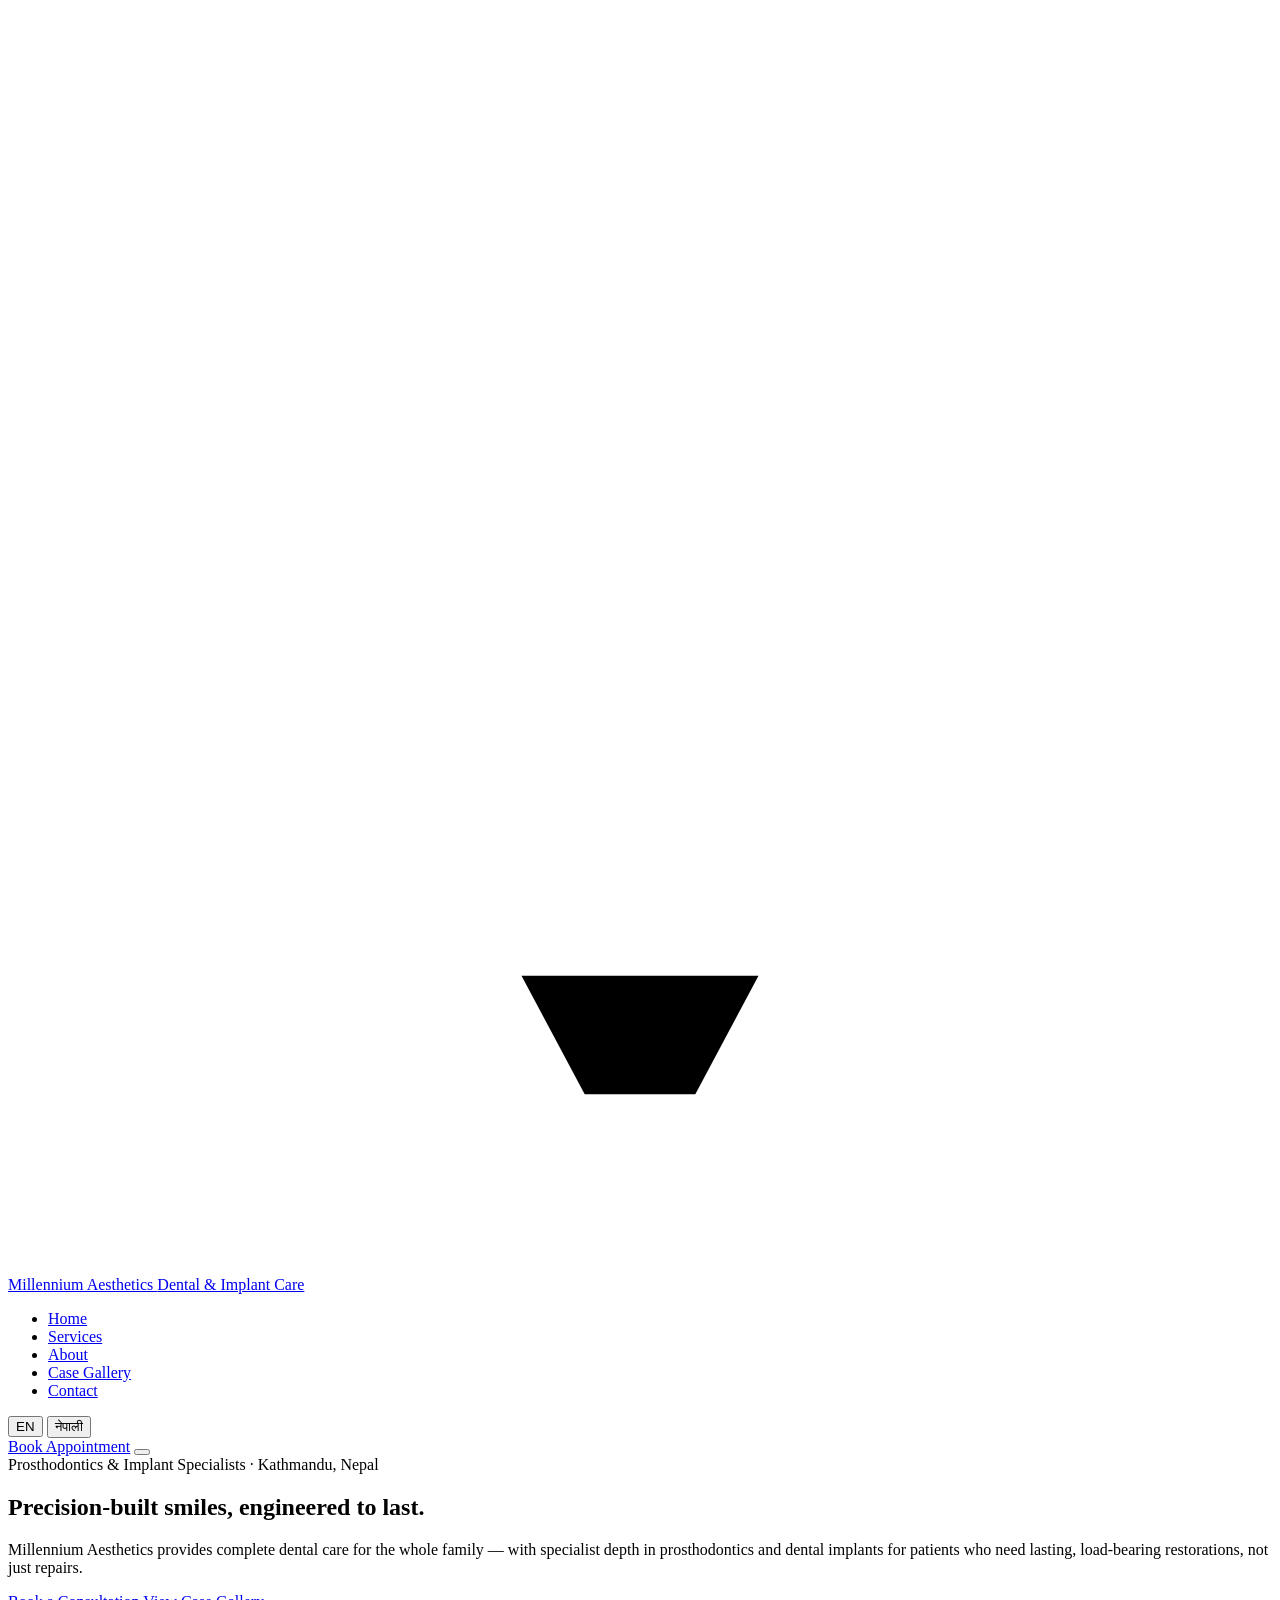
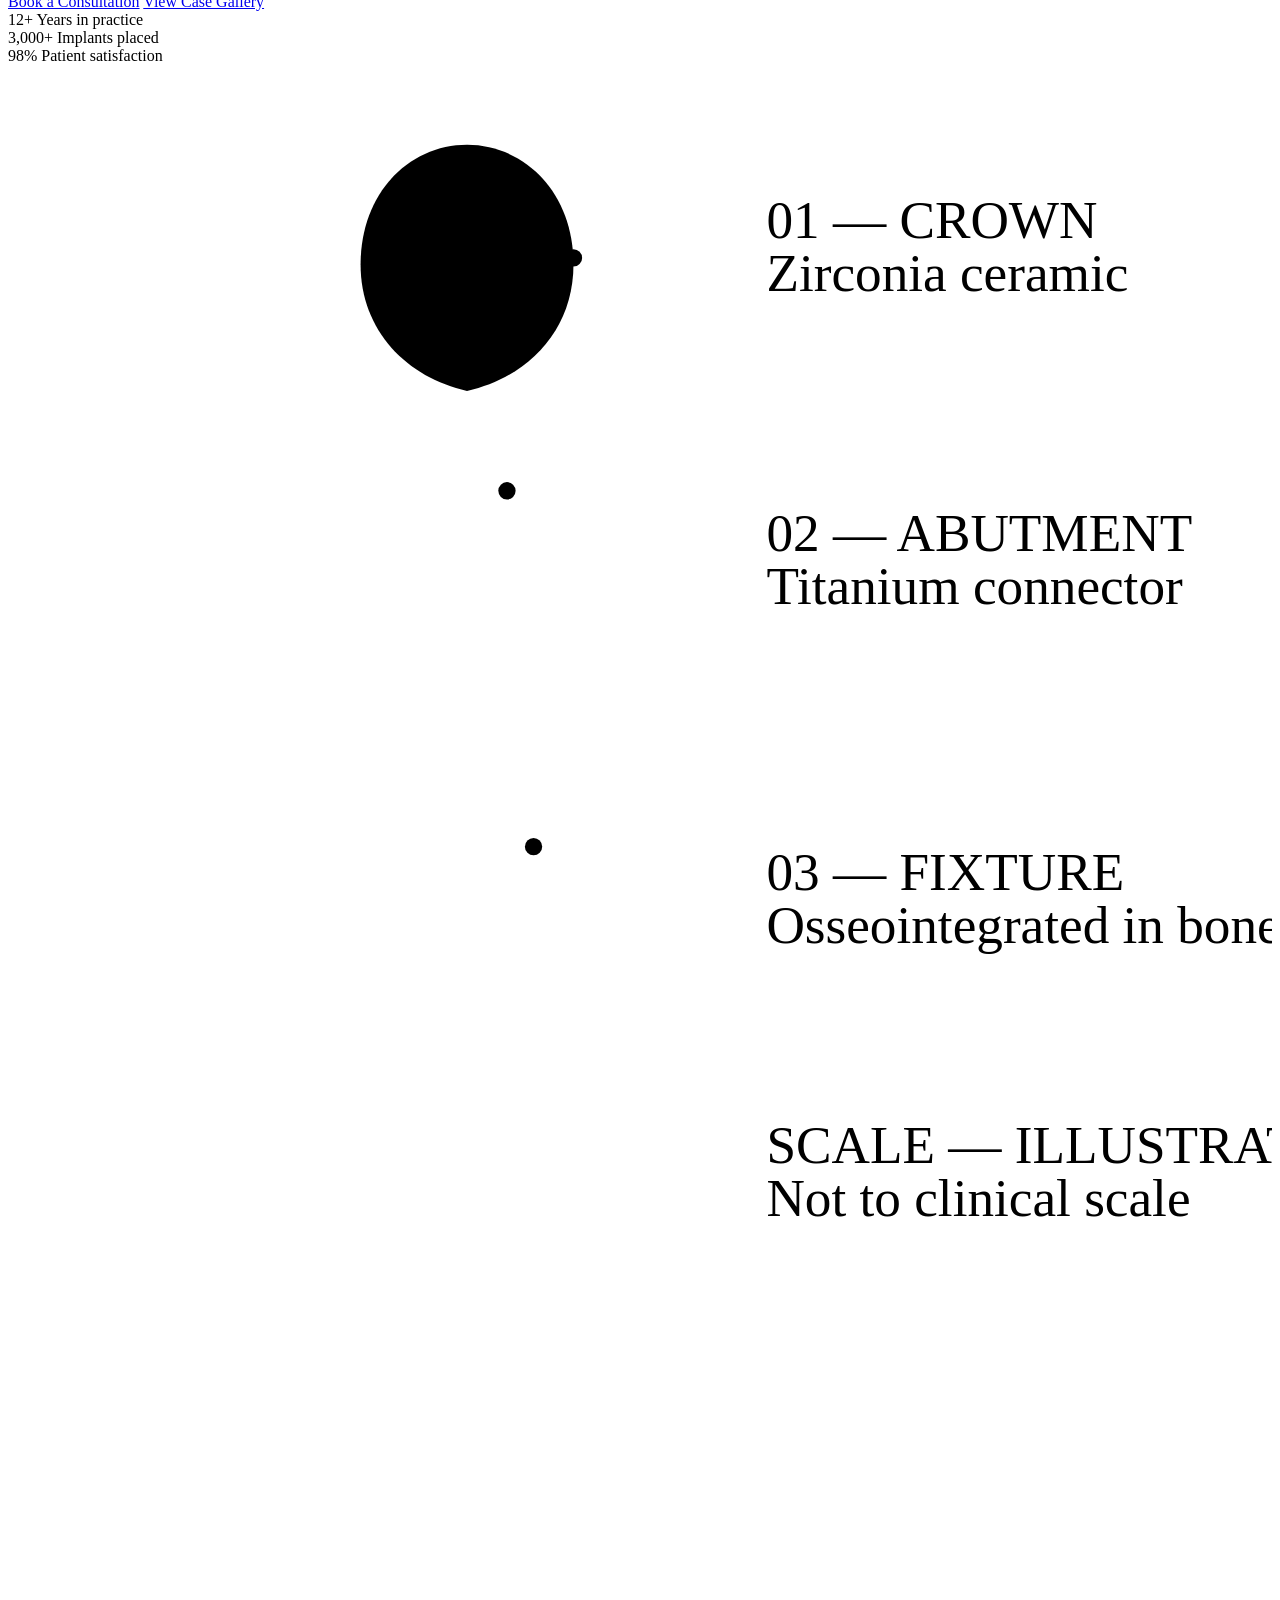
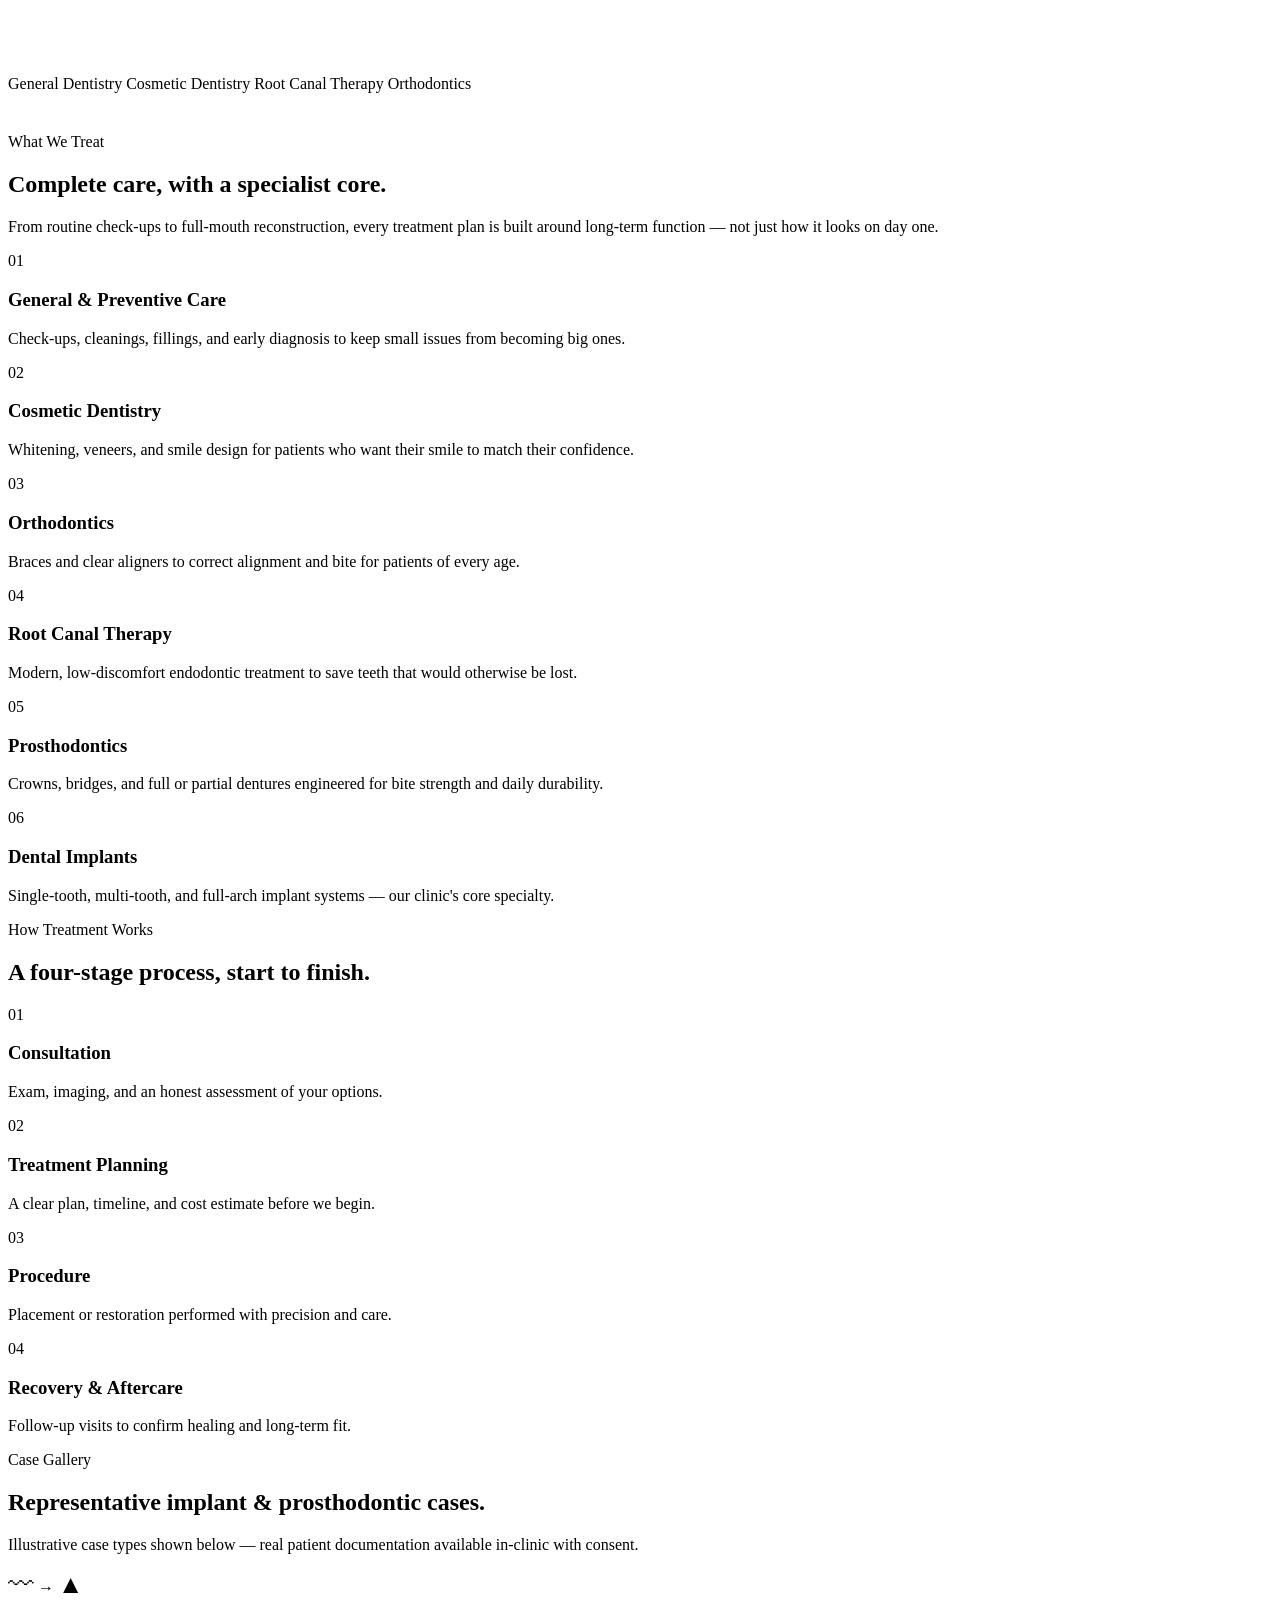
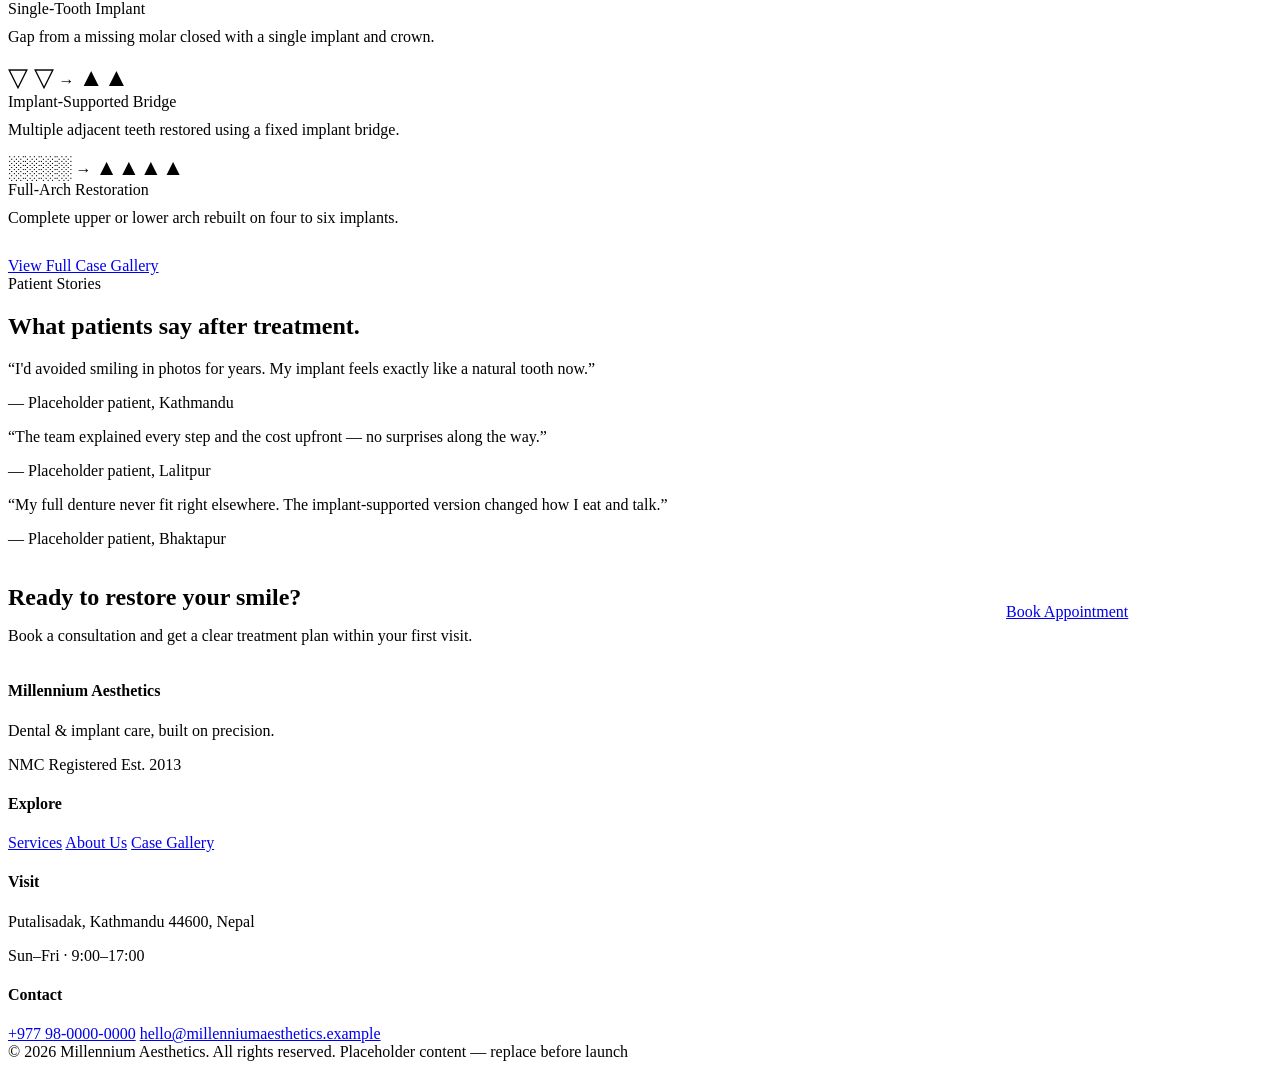
==== index.html @ b8850117 "Template Upload Here's the site — five pages (Home, Services, About, Case Gallery, Contact), sharing" ====
<!DOCTYPE html>
<html lang="en">
<head>
<meta charset="UTF-8">
<meta name="viewport" content="width=device-width, initial-scale=1.0">
<title>Millennium Aesthetics — Dental & Implant Care, Kathmandu</title>
<meta name="description" content="Millennium Aesthetics is a Kathmandu dental clinic specializing in prosthodontics and dental implants, alongside complete general dental care.">
<link rel="preconnect" href="https://fonts.googleapis.com">
<link href="https://fonts.googleapis.com/css2?family=Space+Grotesk:wght@500;600;700&family=IBM+Plex+Sans:wght@400;500;600&family=IBM+Plex+Mono:wght@400;500&display=swap" rel="stylesheet">
<link rel="stylesheet" href="css/style.css">
</head>
<body>

<header class="site-header">
  <div class="wrap nav">
    <a href="index.html" class="brand">
      <svg class="brand-mark" viewBox="0 0 32 32" aria-hidden="true">
        <path d="M16 4c-4 0-6 3-6 6 0 2 1 3 1 5l1 6h2l1-4h2l1 4h2l1-6c0-2 1-3 1-5 0-3-2-6-6-6z" fill="none" stroke="var(--blue-deep)" stroke-width="1.6"/>
        <line x1="16" y1="21" x2="16" y2="24" stroke="var(--blue-deep)" stroke-width="1.6"/>
        <path d="M13 24.5h6l-1.6 3h-2.8z" fill="var(--blue-signal)"/>
        <line x1="16" y1="27.5" x2="16" y2="30" stroke="var(--blue-deep)" stroke-width="1.6"/>
      </svg>
      <span>
        Millennium Aesthetics
        <span class="brand-sub" data-en="Dental &amp; Implant Care" data-np="डेन्टल तथा इम्प्लान्ट सेवा">Dental &amp; Implant Care</span>
      </span>
    </a>

    <nav>
      <ul class="nav-links">
        <li><a href="index.html" aria-current="page" data-en="Home" data-np="गृहपृष्ठ">Home</a></li>
        <li><a href="services.html" data-en="Services" data-np="सेवाहरू">Services</a></li>
        <li><a href="about.html" data-en="About" data-np="हाम्रोबारे">About</a></li>
        <li><a href="gallery.html" data-en="Case Gallery" data-np="केस ग्यालरी">Case Gallery</a></li>
        <li><a href="contact.html" data-en="Contact" data-np="सम्पर्क">Contact</a></li>
      </ul>
    </nav>

    <div class="nav-right">
      <div class="lang-toggle">
        <button type="button" class="active" data-lang="en">EN</button>
        <button type="button" data-lang="np">नेपाली</button>
      </div>
      <a href="contact.html" class="btn btn-primary nav-cta" data-en="Book Appointment" data-np="अपोइन्टमेन्ट बुक गर्नुहोस्">Book Appointment</a>
      <button class="nav-toggle" aria-label="Menu"><span></span><span></span><span></span></button>
    </div>
  </div>
</header>

<main>

  <!-- HERO -->
  <section class="hero">
    <div class="wrap hero-grid">
      <div>
        <span class="eyebrow" data-en="Prosthodontics &amp; Implant Specialists · Kathmandu, Nepal" data-np="प्रोस्थोडोन्टिक्स तथा इम्प्लान्ट विशेषज्ञ · काठमाडौं, नेपाल">Prosthodontics &amp; Implant Specialists · Kathmandu, Nepal</span>
        <h1 data-en="Precision-built smiles, engineered to last." data-np="सटीक ढंगले निर्मित मुस्कान, दिगो हुने गरी।">Precision-built smiles, engineered to last.</h1>
        <p data-en="Millennium Aesthetics provides complete dental care for the whole family — with specialist depth in prosthodontics and dental implants for patients who need lasting, load-bearing restorations, not just repairs." data-np="मिलेनियम एस्थेटिक्सले सम्पूर्ण परिवारका लागि पूर्ण डेन्टल सेवा प्रदान गर्दछ — साथै दिगो र भरपर्दो पुनर्स्थापना चाहिने बिरामीहरूका लागि प्रोस्थोडोन्टिक्स र डेन्टल इम्प्लान्टमा विशेष विज्ञता सहित।">Millennium Aesthetics provides complete dental care for the whole family — with specialist depth in prosthodontics and dental implants for patients who need lasting, load-bearing restorations, not just repairs.</p>

        <div class="hero-actions">
          <a href="contact.html" class="btn btn-primary" data-en="Book a Consultation" data-np="परामर्श बुक गर्नुहोस्">Book a Consultation</a>
          <a href="gallery.html" class="btn btn-ghost" data-en="View Case Gallery" data-np="केस ग्यालरी हेर्नुहोस्">View Case Gallery</a>
        </div>

        <div class="hero-stats">
          <div>
            <span class="stat-num">12+</span>
            <span class="stat-label" data-en="Years in practice" data-np="वर्षको अनुभव">Years in practice</span>
          </div>
          <div>
            <span class="stat-num">3,000+</span>
            <span class="stat-label" data-en="Implants placed" data-np="राखिएका इम्प्लान्टहरू">Implants placed</span>
          </div>
          <div>
            <span class="stat-num">98%</span>
            <span class="stat-label" data-en="Patient satisfaction" data-np="बिरामी सन्तुष्टि">Patient satisfaction</span>
          </div>
        </div>
      </div>

      <div class="blueprint-panel" data-tag="Fig. 01 — Implant Anatomy">
        <svg viewBox="0 0 380 480" role="img" aria-labelledby="implantTitle">
          <title id="implantTitle">Cross-section diagram of a dental implant: crown, abutment, and fixture</title>
          <defs>
            <pattern id="hatch-home" width="7" height="7" patternTransform="rotate(45)" patternUnits="userSpaceOnUse">
              <line x1="0" y1="0" x2="0" y2="7" stroke="var(--line-strong)" stroke-width="1"/>
            </pattern>
          </defs>

          <!-- corner brackets -->
          <path d="M8,26 L8,8 L26,8" fill="none" stroke="var(--line-strong)" stroke-width="1.2"/>
          <path d="M372,26 L372,8 L354,8" fill="none" stroke="var(--line-strong)" stroke-width="1.2"/>
          <path d="M8,454 L8,472 L26,472" fill="none" stroke="var(--line-strong)" stroke-width="1.2"/>
          <path d="M372,454 L372,472 L354,472" fill="none" stroke="var(--line-strong)" stroke-width="1.2"/>

          <!-- bone cross-section -->
          <rect x="58" y="222" width="200" height="190" rx="16" fill="url(#hatch-home)" stroke="var(--line-strong)" stroke-width="1" stroke-dasharray="3 3"/>

          <!-- fixture (implant screw) -->
          <rect x="118" y="150" width="40" height="168" fill="#fff" stroke="var(--blue-deep)" stroke-width="1.6"/>
          <path d="M118,318 L158,318 L138,344 Z" fill="#fff" stroke="var(--blue-deep)" stroke-width="1.6" stroke-linejoin="round"/>
          <g stroke="var(--blue-deep)" stroke-width="1.1">
            <line x1="118" y1="162" x2="158" y2="166"/>
            <line x1="118" y1="176" x2="158" y2="180"/>
            <line x1="118" y1="190" x2="158" y2="194"/>
            <line x1="118" y1="204" x2="158" y2="208"/>
            <line x1="118" y1="218" x2="158" y2="222"/>
            <line x1="118" y1="232" x2="158" y2="236"/>
            <line x1="118" y1="246" x2="158" y2="250"/>
            <line x1="118" y1="260" x2="158" y2="264"/>
            <line x1="118" y1="274" x2="158" y2="278"/>
            <line x1="118" y1="288" x2="158" y2="292"/>
            <line x1="122" y1="302" x2="154" y2="305"/>
          </g>

          <!-- abutment -->
          <path d="M126,115 L150,115 L144,150 L132,150 Z" fill="#fff" stroke="var(--blue-deep)" stroke-width="1.6"/>

          <!-- connector -->
          <line x1="138" y1="96" x2="138" y2="115" stroke="var(--blue-deep)" stroke-width="1.6"/>

          <!-- crown -->
          <path d="M106,60 C106,38 121,24 138,24 C155,24 170,38 170,60 C170,80 156,94 138,98 C120,94 106,80 106,60 Z"
                fill="var(--zirconia)" stroke="var(--blue-deep)" stroke-width="1.8"/>

          <!-- leader lines + labels -->
          <line x1="170" y1="58" x2="228" y2="58" stroke="var(--blue-signal)" stroke-width="1"/>
          <circle cx="170" cy="58" r="2.6" fill="var(--blue-signal)"/>
          <text x="228" y="52" class="bp-num">01 — CROWN</text>
          <text x="228" y="68" class="bp-sub">Zirconia ceramic</text>

          <line x1="150" y1="128" x2="228" y2="150" stroke="var(--blue-signal)" stroke-width="1"/>
          <circle cx="150" cy="128" r="2.6" fill="var(--blue-signal)"/>
          <text x="228" y="146" class="bp-num">02 — ABUTMENT</text>
          <text x="228" y="162" class="bp-sub">Titanium connector</text>

          <line x1="158" y1="235" x2="228" y2="252" stroke="var(--blue-signal)" stroke-width="1"/>
          <circle cx="158" cy="235" r="2.6" fill="var(--blue-signal)"/>
          <text x="228" y="248" class="bp-num">03 — FIXTURE</text>
          <text x="228" y="264" class="bp-sub">Osseointegrated in bone</text>

          <text x="228" y="330" class="bp-num" fill="var(--ink-soft)">SCALE — ILLUSTRATIVE</text>
          <text x="228" y="346" class="bp-sub">Not to clinical scale</text>
        </svg>
      </div>
    </div>
  </section>

  <!-- SERVICE CHIPS -->
  <section class="wrap" style="padding: 10px 0 40px;">
    <div>
      <span class="tag">General Dentistry</span>
      <span class="tag">Cosmetic Dentistry</span>
      <span class="tag">Root Canal Therapy</span>
      <span class="tag">Orthodontics</span>
      <span class="tag" style="background: var(--blue-deep); color:#fff;">Prosthodontics</span>
      <span class="tag" style="background: var(--blue-deep); color:#fff;">Dental Implants</span>
    </div>
  </section>

  <!-- WHAT WE TREAT -->
  <section class="section section--soft">
    <div class="wrap">
      <div class="section-head">
        <span class="eyebrow" data-en="What We Treat" data-np="हामीले उपचार गर्ने क्षेत्रहरू">What We Treat</span>
        <h2 data-en="Complete care, with a specialist core." data-np="विशेषज्ञ केन्द्रित पूर्ण डेन्टल सेवा।">Complete care, with a specialist core.</h2>
        <p data-en="From routine check-ups to full-mouth reconstruction, every treatment plan is built around long-term function — not just how it looks on day one." data-np="नियमित जाँचदेखि पूर्ण मुख पुनर्निर्माणसम्म, हरेक उपचार योजना दीर्घकालीन कार्यक्षमतालाई ध्यानमा राखेर बनाइन्छ।">From routine check-ups to full-mouth reconstruction, every treatment plan is built around long-term function — not just how it looks on day one.</p>
      </div>

      <div class="grid-3">
        <div class="card">
          <span class="card-index">01</span>
          <h3 data-en="General &amp; Preventive Care" data-np="सामान्य तथा रोकथाम सेवा">General &amp; Preventive Care</h3>
          <p data-en="Check-ups, cleanings, fillings, and early diagnosis to keep small issues from becoming big ones." data-np="साना समस्या ठूलो नहुँदै रोकथाम गर्न नियमित जाँच, सफाइ, फिलिङ र समयमै निदान।">Check-ups, cleanings, fillings, and early diagnosis to keep small issues from becoming big ones.</p>
        </div>
        <div class="card">
          <span class="card-index">02</span>
          <h3 data-en="Cosmetic Dentistry" data-np="कस्मेटिक डेन्टिस्ट्री">Cosmetic Dentistry</h3>
          <p data-en="Whitening, veneers, and smile design for patients who want their smile to match their confidence." data-np="आत्मविश्वास झल्काउने मुस्कानका लागि व्हाइटनिङ, भेनियर र स्माइल डिजाइन।">Whitening, veneers, and smile design for patients who want their smile to match their confidence.</p>
        </div>
        <div class="card">
          <span class="card-index">03</span>
          <h3 data-en="Orthodontics" data-np="अर्थोडोन्टिक्स">Orthodontics</h3>
          <p data-en="Braces and clear aligners to correct alignment and bite for patients of every age." data-np="सबै उमेरका बिरामीका लागि ब्रेस र क्लियर एलाइनर।">Braces and clear aligners to correct alignment and bite for patients of every age.</p>
        </div>
        <div class="card">
          <span class="card-index">04</span>
          <h3 data-en="Root Canal Therapy" data-np="रुट क्यानल उपचार">Root Canal Therapy</h3>
          <p data-en="Modern, low-discomfort endodontic treatment to save teeth that would otherwise be lost." data-np="अन्यथा गुम्ने दाँत बचाउन आधुनिक र कम पीडादायी उपचार।">Modern, low-discomfort endodontic treatment to save teeth that would otherwise be lost.</p>
        </div>
        <div class="card" style="border-color: var(--blue-deep);">
          <span class="card-index">05</span>
          <h3 data-en="Prosthodontics" data-np="प्रोस्थोडोन्टिक्स">Prosthodontics</h3>
          <p data-en="Crowns, bridges, and full or partial dentures engineered for bite strength and daily durability." data-np="टिकाउ र बलियो टोक्ने क्षमताका लागि क्राउन, ब्रिज, र पूर्ण वा आंशिक डेन्चर।">Crowns, bridges, and full or partial dentures engineered for bite strength and daily durability.</p>
        </div>
        <div class="card" style="border-color: var(--blue-deep);">
          <span class="card-index">06</span>
          <h3 data-en="Dental Implants" data-np="डेन्टल इम्प्लान्ट">Dental Implants</h3>
          <p data-en="Single-tooth, multi-tooth, and full-arch implant systems — our clinic's core specialty." data-np="एकल दाँत, बहु-दाँत, र पूर्ण आर्च इम्प्लान्ट प्रणाली — हाम्रो क्लिनिकको मुख्य विशेषज्ञता।">Single-tooth, multi-tooth, and full-arch implant systems — our clinic's core specialty.</p>
        </div>
      </div>
    </div>
  </section>

  <!-- PROCESS -->
  <section class="section">
    <div class="wrap">
      <div class="section-head">
        <span class="eyebrow" data-en="How Treatment Works" data-np="उपचार प्रक्रिया">How Treatment Works</span>
        <h2 data-en="A four-stage process, start to finish." data-np="सुरुदेखि अन्त्यसम्म चार चरणको प्रक्रिया।">A four-stage process, start to finish.</h2>
      </div>

      <div class="process-list">
        <div class="process-step">
          <span class="process-num">01</span>
          <h3 data-en="Consultation" data-np="परामर्श">Consultation</h3>
          <p data-en="Exam, imaging, and an honest assessment of your options." data-np="जाँच, इमेजिङ, र विकल्पहरूको इमानदार मूल्यांकन।">Exam, imaging, and an honest assessment of your options.</p>
        </div>
        <div class="process-step">
          <span class="process-num">02</span>
          <h3 data-en="Treatment Planning" data-np="उपचार योजना">Treatment Planning</h3>
          <p data-en="A clear plan, timeline, and cost estimate before we begin." data-np="सुरु गर्नुअघि स्पष्ट योजना, समयतालिका, र लागत अनुमान।">A clear plan, timeline, and cost estimate before we begin.</p>
        </div>
        <div class="process-step">
          <span class="process-num">03</span>
          <h3 data-en="Procedure" data-np="प्रक्रिया">Procedure</h3>
          <p data-en="Placement or restoration performed with precision and care." data-np="सटीकता र सावधानीका साथ प्लेसमेन्ट वा पुनर्स्थापना।">Placement or restoration performed with precision and care.</p>
        </div>
        <div class="process-step">
          <span class="process-num">04</span>
          <h3 data-en="Recovery &amp; Aftercare" data-np="स्याहार तथा फलोअप">Recovery &amp; Aftercare</h3>
          <p data-en="Follow-up visits to confirm healing and long-term fit." data-np="निको हुने प्रक्रिया र दिगो फिट सुनिश्चित गर्न फलोअप भेटघाट।">Follow-up visits to confirm healing and long-term fit.</p>
        </div>
      </div>
    </div>
  </section>

  <!-- FEATURED CASES -->
  <section class="section section--soft">
    <div class="wrap">
      <div class="section-head">
        <span class="eyebrow" data-en="Case Gallery" data-np="केस ग्यालरी">Case Gallery</span>
        <h2 data-en="Representative implant &amp; prosthodontic cases." data-np="प्रतिनिधि इम्प्लान्ट तथा प्रोस्थोडोन्टिक केसहरू।">Representative implant &amp; prosthodontic cases.</h2>
        <p data-en="Illustrative case types shown below — real patient documentation available in-clinic with consent." data-np="तल देखाइएका केस प्रकारहरू उदाहरणस्वरूप हुन् — वास्तविक बिरामी विवरण सहमतिका साथ क्लिनिकमा उपलब्ध छ।">Illustrative case types shown below — real patient documentation available in-clinic with consent.</p>
      </div>

      <div class="grid-3">
        <div class="case-card">
          <div class="case-visual">
            <span style="font-size:1.6rem; text-align:center;">〰︎</span>
            <span class="arrow">→</span>
            <span style="font-size:1.6rem; text-align:center; color:var(--blue-deep);">▲</span>
          </div>
          <div class="case-body">
            <span class="case-label" data-en="Single-Tooth Implant" data-np="एकल-दाँत इम्प्लान्ट">Single-Tooth Implant</span>
            <p style="margin-top:10px;" data-en="Gap from a missing molar closed with a single implant and crown." data-np="गुमेको दाढीको खाली ठाउँ एउटा इम्प्लान्ट र क्राउनले भरिएको।">Gap from a missing molar closed with a single implant and crown.</p>
          </div>
        </div>
        <div class="case-card">
          <div class="case-visual">
            <span style="font-size:1.6rem;">▽ ▽</span>
            <span class="arrow">→</span>
            <span style="font-size:1.6rem; color:var(--blue-deep);">▲▲</span>
          </div>
          <div class="case-body">
            <span class="case-label" data-en="Implant-Supported Bridge" data-np="इम्प्लान्ट-समर्थित ब्रिज">Implant-Supported Bridge</span>
            <p style="margin-top:10px;" data-en="Multiple adjacent teeth restored using a fixed implant bridge." data-np="धेरै छेउछाउका दाँतहरू फिक्स्ड इम्प्लान्ट ब्रिजबाट पुनर्स्थापना।">Multiple adjacent teeth restored using a fixed implant bridge.</p>
          </div>
        </div>
        <div class="case-card">
          <div class="case-visual">
            <span style="font-size:1.4rem;">░░░░</span>
            <span class="arrow">→</span>
            <span style="font-size:1.4rem; color:var(--blue-deep);">▲▲▲▲</span>
          </div>
          <div class="case-body">
            <span class="case-label" data-en="Full-Arch Restoration" data-np="पूर्ण आर्च पुनर्स्थापना">Full-Arch Restoration</span>
            <p style="margin-top:10px;" data-en="Complete upper or lower arch rebuilt on four to six implants." data-np="चार देखि छ इम्प्लान्टमा आधारित पूर्ण माथिल्लो वा तल्लो आर्च।">Complete upper or lower arch rebuilt on four to six implants.</p>
          </div>
        </div>
      </div>

      <div style="margin-top: 30px;">
        <a href="gallery.html" class="btn btn-ghost" data-en="View Full Case Gallery" data-np="पूर्ण केस ग्यालरी हेर्नुहोस्">View Full Case Gallery</a>
      </div>
    </div>
  </section>

  <!-- TESTIMONIALS -->
  <section class="section">
    <div class="wrap">
      <div class="section-head">
        <span class="eyebrow" data-en="Patient Stories" data-np="बिरामीका अनुभव">Patient Stories</span>
        <h2 data-en="What patients say after treatment." data-np="उपचारपछि बिरामीहरूको भनाइ।">What patients say after treatment.</h2>
      </div>
      <div class="grid-3">
        <div class="testimonial-card">
          <p class="testimonial-quote">“I'd avoided smiling in photos for years. My implant feels exactly like a natural tooth now.”</p>
          <p class="testimonial-name">— Placeholder patient, Kathmandu</p>
        </div>
        <div class="testimonial-card">
          <p class="testimonial-quote">“The team explained every step and the cost upfront — no surprises along the way.”</p>
          <p class="testimonial-name">— Placeholder patient, Lalitpur</p>
        </div>
        <div class="testimonial-card">
          <p class="testimonial-quote">“My full denture never fit right elsewhere. The implant-supported version changed how I eat and talk.”</p>
          <p class="testimonial-name">— Placeholder patient, Bhaktapur</p>
        </div>
      </div>
    </div>
  </section>

  <!-- CTA -->
  <section class="section section--navy">
    <div class="wrap" style="display:flex; align-items:center; justify-content:space-between; flex-wrap:wrap; gap:24px;">
      <div>
        <h2 style="margin-bottom:8px;" data-en="Ready to restore your smile?" data-np="आफ्नो मुस्कान पुनर्स्थापना गर्न तयार हुनुहुन्छ?">Ready to restore your smile?</h2>
        <p data-en="Book a consultation and get a clear treatment plan within your first visit." data-np="परामर्श बुक गर्नुहोस् र पहिलो भेटमै स्पष्ट उपचार योजना पाउनुहोस्।">Book a consultation and get a clear treatment plan within your first visit.</p>
      </div>
      <div style="display:flex; gap:14px; flex-wrap:wrap;">
        <a href="contact.html" class="btn btn-on-navy" data-en="Book Appointment" data-np="अपोइन्टमेन्ट बुक गर्नुहोस्">Book Appointment</a>
        <a href="tel:+9779800000000" class="btn" style="border:1px solid rgba(255,255,255,0.4); color:#fff;">+977 98-0000-0000</a>
      </div>
    </div>
  </section>

</main>

<footer class="site-footer">
  <div class="wrap">
    <div class="footer-grid">
      <div>
        <h4 data-en="Millennium Aesthetics" data-np="मिलेनियम एस्थेटिक्स">Millennium Aesthetics</h4>
        <p data-en="Dental &amp; implant care, built on precision." data-np="सटीकतामा आधारित डेन्टल तथा इम्प्लान्ट सेवा।">Dental &amp; implant care, built on precision.</p>
        <div class="badge-row">
          <span class="badge">NMC Registered</span>
          <span class="badge">Est. 2013</span>
        </div>
      </div>
      <div>
        <h4 data-en="Explore" data-np="पेजहरू">Explore</h4>
        <a href="services.html" data-en="Services" data-np="सेवाहरू">Services</a>
        <a href="about.html" data-en="About Us" data-np="हाम्रोबारे">About Us</a>
        <a href="gallery.html" data-en="Case Gallery" data-np="केस ग्यालरी">Case Gallery</a>
      </div>
      <div>
        <h4 data-en="Visit" data-np="ठेगाना">Visit</h4>
        <p>Putalisadak, Kathmandu 44600, Nepal</p>
        <p>Sun–Fri · 9:00–17:00</p>
      </div>
      <div>
        <h4 data-en="Contact" data-np="सम्पर्क">Contact</h4>
        <a href="tel:+9779800000000">+977 98-0000-0000</a>
        <a href="mailto:hello@millenniumaesthetics.example">hello@millenniumaesthetics.example</a>
      </div>
    </div>
    <div class="footer-bottom">
      <span>© <span class="year">2026</span> Millennium Aesthetics. All rights reserved.</span>
      <span data-en="Placeholder content — replace before launch" data-np="प्लेसहोल्डर सामग्री — सुरु गर्नुअघि परिवर्तन गर्नुहोस्">Placeholder content — replace before launch</span>
    </div>
  </div>
</footer>

<script src="js/main.js"></script>
</body>
</html>
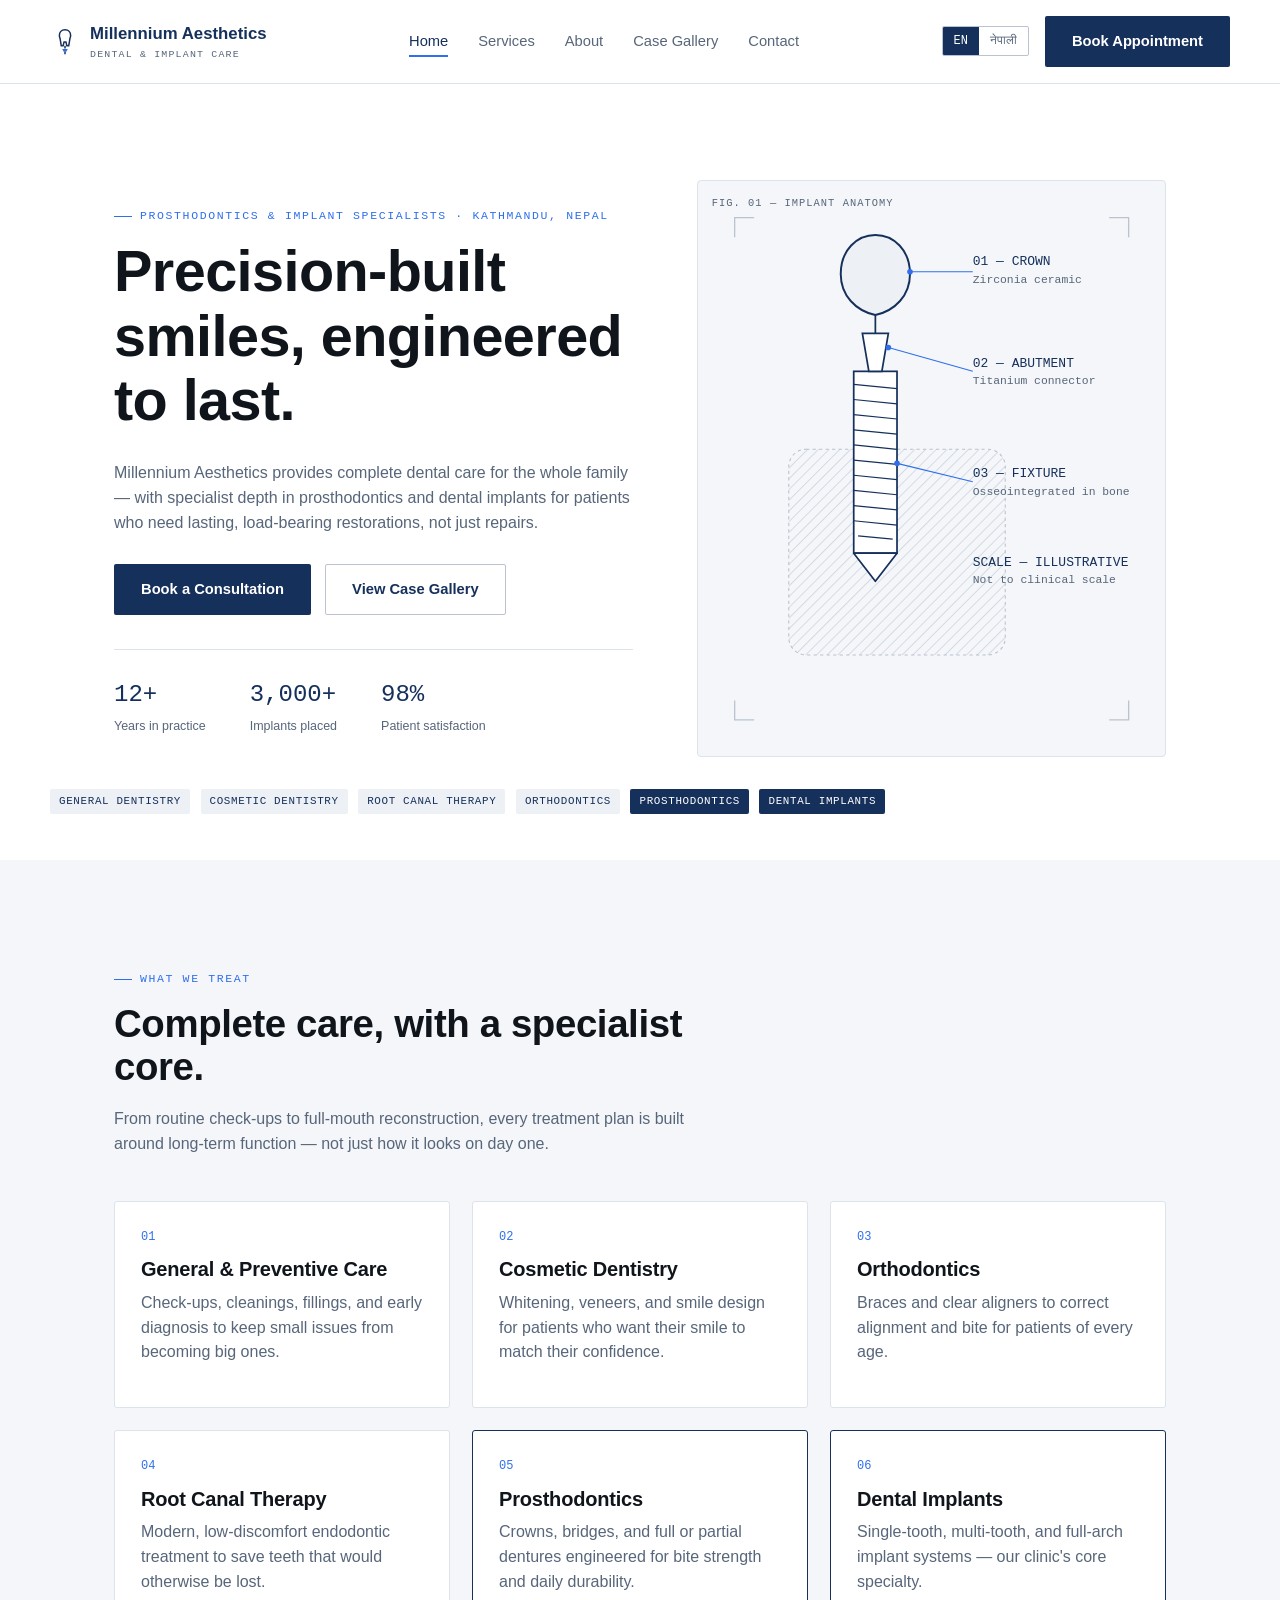
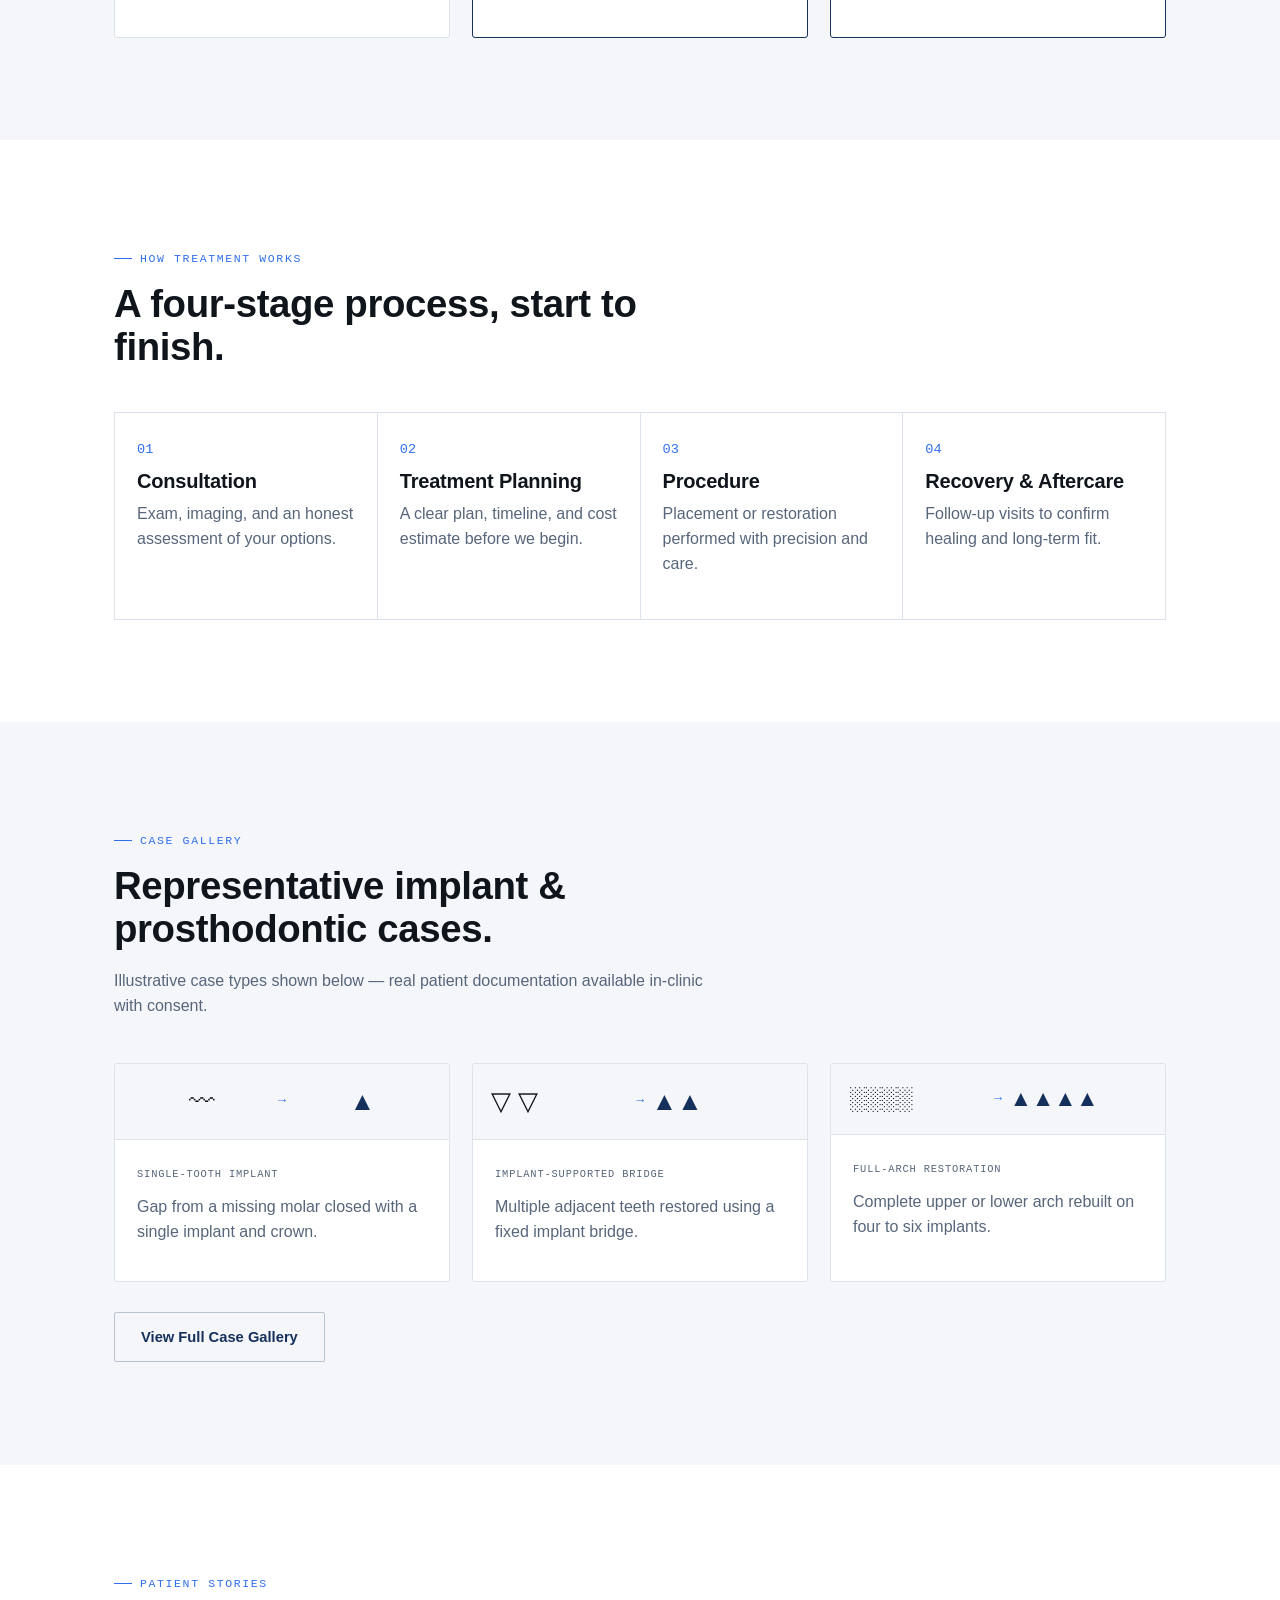
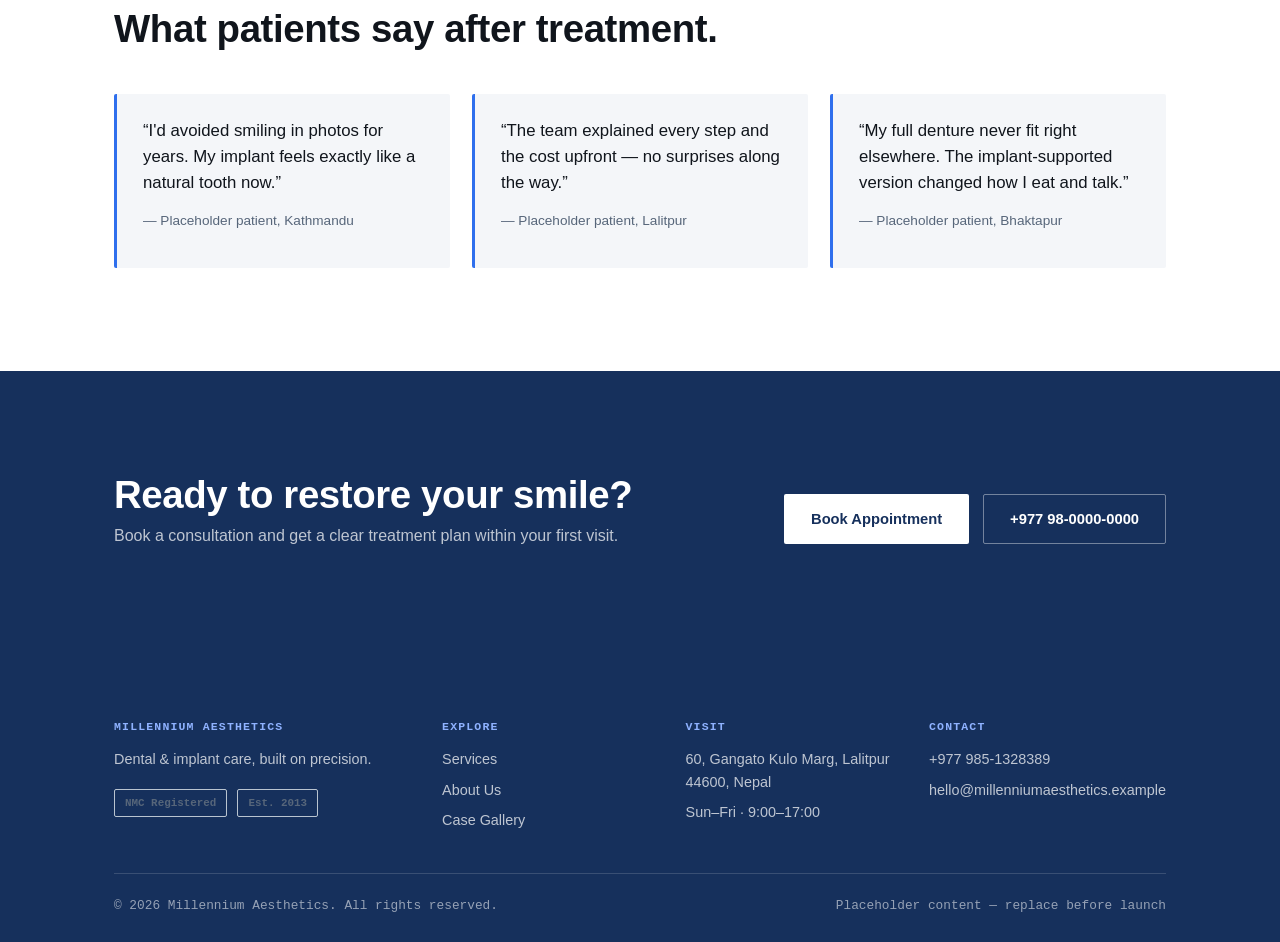
==== commit 67d64817: "Update index.html" ====
--- a/index.html
+++ b/index.html
@@ -333,8 +333,8 @@
         <h4 data-en="Millennium Aesthetics" data-np="मिलेनियम एस्थेटिक्स">Millennium Aesthetics</h4>
         <p data-en="Dental &amp; implant care, built on precision." data-np="सटीकतामा आधारित डेन्टल तथा इम्प्लान्ट सेवा।">Dental &amp; implant care, built on precision.</p>
         <div class="badge-row">
-          <span class="badge">NMC Registered</span>
-          <span class="badge">Est. 2013</span>
+          <span class="badge" style="font-weight: bold;">NMC Registered</span>
+          <span class="badge"><b><b>Est. 2013</b></b></span>
         </div>
       </div>
       <div>
@@ -345,12 +345,12 @@
       </div>
       <div>
         <h4 data-en="Visit" data-np="ठेगाना">Visit</h4>
-        <p>Putalisadak, Kathmandu 44600, Nepal</p>
+        <p>60, Gangato Kulo Marg, Lalitpur 44600, Nepal</p>
         <p>Sun–Fri · 9:00–17:00</p>
       </div>
       <div>
         <h4 data-en="Contact" data-np="सम्पर्क">Contact</h4>
-        <a href="tel:+9779800000000">+977 98-0000-0000</a>
+        <a href="tel:+9779851328289">+977 985-1328389</a>
         <a href="mailto:hello@millenniumaesthetics.example">hello@millenniumaesthetics.example</a>
       </div>
     </div>
--- a/css/style.css
+++ b/css/style.css
@@ -0,0 +1,619 @@
+/* ==========================================================================
+   Millennium Aesthetics — Design Tokens
+   Direction: "Clinical Blueprint" — precise, navy-on-white, technical-drawing
+   motifs drawn from the anatomy of an implant (crown / abutment / fixture).
+   ========================================================================== */
+
+:root {
+  /* Color */
+  --paper: #FFFFFF;
+  --paper-soft: #F4F6F9;
+  --ink: #10151C;
+  --ink-soft: #57667A;
+  --blue-deep: #16305C;      /* primary — navy */
+  --blue-signal: #2F6FED;    /* accent — signal blue, used sparingly */
+  --line: #DCE3EA;
+  --line-strong: #B9C4D0;
+  --zirconia: #EDF1F5;       /* card / panel fill */
+  --white-glow: rgba(47, 111, 237, 0.08);
+
+  /* Type */
+  --font-display: 'Space Grotesk', sans-serif;
+  --font-body: 'IBM Plex Sans', sans-serif;
+  --font-mono: 'IBM Plex Mono', monospace;
+
+  /* Layout */
+  --max-width: 1180px;
+  --gutter: clamp(20px, 5vw, 64px);
+  --radius: 2px;
+}
+
+* { box-sizing: border-box; }
+html { scroll-behavior: smooth; }
+
+body {
+  margin: 0;
+  font-family: var(--font-body);
+  color: var(--ink);
+  background: var(--paper);
+  -webkit-font-smoothing: antialiased;
+  line-height: 1.55;
+}
+
+img, svg { max-width: 100%; display: block; }
+
+a { color: inherit; text-decoration: none; }
+
+h1, h2, h3, h4 {
+  font-family: var(--font-display);
+  font-weight: 600;
+  line-height: 1.12;
+  margin: 0 0 0.5em;
+  letter-spacing: -0.01em;
+}
+
+h1 { font-size: clamp(2.2rem, 4.5vw, 3.6rem); }
+h2 { font-size: clamp(1.6rem, 3vw, 2.4rem); }
+h3 { font-size: 1.25rem; }
+
+p { margin: 0 0 1em; color: var(--ink-soft); }
+
+.eyebrow {
+  font-family: var(--font-mono);
+  font-size: 0.72rem;
+  letter-spacing: 0.14em;
+  text-transform: uppercase;
+  color: var(--blue-signal);
+  display: inline-flex;
+  align-items: center;
+  gap: 8px;
+  margin-bottom: 14px;
+}
+.eyebrow::before {
+  content: "";
+  width: 18px;
+  height: 1px;
+  background: var(--blue-signal);
+  display: inline-block;
+}
+
+.wrap {
+  max-width: var(--max-width);
+  margin: 0 auto;
+  padding: 0 var(--gutter);
+}
+
+.section {
+  padding: clamp(56px, 8vw, 108px) 0;
+}
+.section--soft { background: var(--paper-soft); }
+.section--navy { background: var(--blue-deep); color: #fff; }
+.section--navy p { color: rgba(255,255,255,0.72); }
+.section--navy .eyebrow { color: #8FB2FF; }
+.section--navy .eyebrow::before { background: #8FB2FF; }
+
+.section-head {
+  max-width: 620px;
+  margin-bottom: 44px;
+}
+
+/* Buttons */
+.btn {
+  font-family: var(--font-body);
+  font-weight: 600;
+  font-size: 0.92rem;
+  padding: 13px 26px;
+  border-radius: var(--radius);
+  display: inline-flex;
+  align-items: center;
+  gap: 10px;
+  border: 1px solid transparent;
+  cursor: pointer;
+  transition: background 0.18s ease, color 0.18s ease, border-color 0.18s ease, transform 0.18s ease;
+}
+.btn-primary {
+  background: var(--blue-deep);
+  color: #fff;
+}
+.btn-primary:hover { background: var(--blue-signal); transform: translateY(-1px); }
+
+.btn-ghost {
+  background: transparent;
+  border-color: var(--line-strong);
+  color: var(--blue-deep);
+}
+.btn-ghost:hover { border-color: var(--blue-deep); }
+
+.btn-on-navy {
+  background: #fff;
+  color: var(--blue-deep);
+}
+.btn-on-navy:hover { background: #8FB2FF; color: var(--blue-deep); }
+
+/* ==========================================================================
+   Header / Nav
+   ========================================================================== */
+
+.site-header {
+  position: sticky;
+  top: 0;
+  z-index: 50;
+  background: rgba(255,255,255,0.92);
+  backdrop-filter: blur(8px);
+  border-bottom: 1px solid var(--line);
+}
+
+.nav {
+  display: flex;
+  align-items: center;
+  justify-content: space-between;
+  padding: 16px 0;
+}
+
+.brand {
+  display: flex;
+  align-items: center;
+  gap: 10px;
+  font-family: var(--font-display);
+  font-weight: 600;
+  font-size: 1.05rem;
+  color: var(--blue-deep);
+}
+.brand-mark { width: 30px; height: 30px; flex: none; }
+.brand-sub {
+  display: block;
+  font-family: var(--font-mono);
+  font-weight: 400;
+  font-size: 0.62rem;
+  letter-spacing: 0.12em;
+  text-transform: uppercase;
+  color: var(--ink-soft);
+}
+
+.nav-links {
+  display: flex;
+  align-items: center;
+  gap: 30px;
+  list-style: none;
+  margin: 0;
+  padding: 0;
+}
+.nav-links a {
+  font-size: 0.92rem;
+  color: var(--ink-soft);
+  padding: 6px 0;
+  border-bottom: 2px solid transparent;
+}
+.nav-links a:hover,
+.nav-links a[aria-current="page"] {
+  color: var(--blue-deep);
+  border-bottom-color: var(--blue-signal);
+}
+
+.nav-right { display: flex; align-items: center; gap: 16px; }
+
+.lang-toggle {
+  font-family: var(--font-mono);
+  font-size: 0.75rem;
+  border: 1px solid var(--line-strong);
+  border-radius: var(--radius);
+  overflow: hidden;
+  display: flex;
+}
+.lang-toggle button {
+  border: none;
+  background: transparent;
+  padding: 7px 11px;
+  font-family: inherit;
+  font-size: inherit;
+  cursor: pointer;
+  color: var(--ink-soft);
+}
+.lang-toggle button.active {
+  background: var(--blue-deep);
+  color: #fff;
+}
+
+.nav-toggle {
+  display: none;
+  background: none;
+  border: none;
+  cursor: pointer;
+  padding: 4px;
+}
+.nav-toggle span {
+  display: block;
+  width: 22px;
+  height: 2px;
+  background: var(--blue-deep);
+  margin: 5px 0;
+}
+
+@media (max-width: 880px) {
+  .nav-links {
+    position: absolute;
+    top: 100%; left: 0; right: 0;
+    background: #fff;
+    flex-direction: column;
+    align-items: flex-start;
+    gap: 0;
+    padding: 8px var(--gutter) 18px;
+    border-bottom: 1px solid var(--line);
+    display: none;
+  }
+  .nav-links.open { display: flex; }
+  .nav-links li { width: 100%; }
+  .nav-links a { display: block; padding: 12px 0; border-bottom: 1px solid var(--line); }
+  .nav-toggle { display: block; }
+  .nav-cta { display: none; }
+}
+
+/* ==========================================================================
+   Hero
+   ========================================================================== */
+
+.hero {
+  padding: clamp(48px, 8vw, 96px) 0 20px;
+  overflow: hidden;
+}
+.hero-grid {
+  display: grid;
+  grid-template-columns: 1.05fr 0.95fr;
+  gap: clamp(28px, 5vw, 64px);
+  align-items: center;
+}
+@media (max-width: 900px) {
+  .hero-grid { grid-template-columns: 1fr; }
+}
+
+.hero-actions {
+  display: flex;
+  gap: 14px;
+  flex-wrap: wrap;
+  margin: 28px 0 34px;
+}
+
+.hero-stats {
+  display: flex;
+  gap: clamp(20px, 4vw, 44px);
+  flex-wrap: wrap;
+  padding-top: 26px;
+  border-top: 1px solid var(--line);
+}
+.stat-num {
+  font-family: var(--font-mono);
+  font-size: 1.5rem;
+  color: var(--blue-deep);
+  display: block;
+}
+.stat-label {
+  font-size: 0.78rem;
+  color: var(--ink-soft);
+}
+
+.blueprint-panel {
+  background: var(--paper-soft);
+  border: 1px solid var(--line);
+  border-radius: 4px;
+  padding: 28px;
+  position: relative;
+}
+.blueprint-panel::before {
+  content: attr(data-tag);
+  position: absolute;
+  top: 14px; left: 14px;
+  font-family: var(--font-mono);
+  font-size: 0.65rem;
+  letter-spacing: 0.1em;
+  color: var(--ink-soft);
+  text-transform: uppercase;
+}
+
+/* ==========================================================================
+   Grids / Cards
+   ========================================================================== */
+
+.grid-3 {
+  display: grid;
+  grid-template-columns: repeat(3, 1fr);
+  gap: 22px;
+}
+.grid-2 {
+  display: grid;
+  grid-template-columns: repeat(2, 1fr);
+  gap: 22px;
+}
+@media (max-width: 880px) {
+  .grid-3, .grid-2 { grid-template-columns: 1fr; }
+}
+
+.card {
+  background: #fff;
+  border: 1px solid var(--line);
+  border-radius: 3px;
+  padding: 26px;
+  transition: border-color 0.18s ease, transform 0.18s ease;
+}
+.card:hover { border-color: var(--blue-signal); transform: translateY(-2px); }
+
+.card-index {
+  font-family: var(--font-mono);
+  font-size: 0.75rem;
+  color: var(--blue-signal);
+  margin-bottom: 12px;
+  display: block;
+}
+
+.tag {
+  display: inline-block;
+  font-family: var(--font-mono);
+  font-size: 0.68rem;
+  letter-spacing: 0.06em;
+  text-transform: uppercase;
+  background: var(--zirconia);
+  color: var(--blue-deep);
+  padding: 4px 9px;
+  border-radius: 2px;
+  margin: 0 6px 6px 0;
+}
+
+/* Process steps */
+.process-list {
+  display: grid;
+  grid-template-columns: repeat(4, 1fr);
+  gap: 0;
+  border-top: 1px solid var(--line);
+  border-left: 1px solid var(--line);
+}
+.process-step {
+  border-right: 1px solid var(--line);
+  border-bottom: 1px solid var(--line);
+  padding: 26px 22px;
+}
+.process-num {
+  font-family: var(--font-mono);
+  color: var(--blue-signal);
+  font-size: 0.85rem;
+  display: block;
+  margin-bottom: 10px;
+}
+@media (max-width: 880px) {
+  .process-list { grid-template-columns: 1fr 1fr; }
+}
+@media (max-width: 560px) {
+  .process-list { grid-template-columns: 1fr; }
+}
+
+/* Doctor / team */
+.doctor-card { text-align: left; }
+.doctor-avatar {
+  width: 64px; height: 64px;
+  border-radius: 50%;
+  background: var(--blue-deep);
+  color: #fff;
+  font-family: var(--font-display);
+  font-size: 1.1rem;
+  display: flex; align-items: center; justify-content: center;
+  margin-bottom: 16px;
+}
+
+/* Testimonials */
+.testimonial-card {
+  background: var(--paper-soft);
+  border-left: 3px solid var(--blue-signal);
+  padding: 24px 26px;
+  border-radius: 2px;
+}
+.testimonial-quote {
+  font-family: var(--font-display);
+  font-size: 1.05rem;
+  color: var(--ink);
+  margin-bottom: 14px;
+}
+.testimonial-name { font-size: 0.85rem; color: var(--ink-soft); }
+
+/* Gallery / case cards */
+.case-card {
+  border: 1px solid var(--line);
+  border-radius: 3px;
+  overflow: hidden;
+  background: #fff;
+}
+.case-visual {
+  background: var(--paper-soft);
+  padding: 18px;
+  display: grid;
+  grid-template-columns: 1fr auto 1fr;
+  align-items: center;
+  gap: 8px;
+  border-bottom: 1px solid var(--line);
+}
+.case-visual .arrow {
+  font-family: var(--font-mono);
+  color: var(--blue-signal);
+  font-size: 0.8rem;
+}
+.case-label {
+  font-family: var(--font-mono);
+  font-size: 0.65rem;
+  letter-spacing: 0.08em;
+  text-transform: uppercase;
+  color: var(--ink-soft);
+  text-align: center;
+  margin-top: 6px;
+}
+.case-body { padding: 20px 22px; }
+
+/* Forms */
+.form-field {
+  margin-bottom: 18px;
+}
+.form-field label {
+  display: block;
+  font-family: var(--font-mono);
+  font-size: 0.72rem;
+  letter-spacing: 0.06em;
+  text-transform: uppercase;
+  color: var(--ink-soft);
+  margin-bottom: 7px;
+}
+.form-field input,
+.form-field select,
+.form-field textarea {
+  width: 100%;
+  font-family: var(--font-body);
+  font-size: 0.95rem;
+  padding: 12px 14px;
+  border: 1px solid var(--line-strong);
+  border-radius: 2px;
+  background: #fff;
+  color: var(--ink);
+}
+.form-field input:focus,
+.form-field select:focus,
+.form-field textarea:focus {
+  outline: 2px solid var(--blue-signal);
+  outline-offset: 1px;
+  border-color: var(--blue-signal);
+}
+.form-row {
+  display: grid;
+  grid-template-columns: 1fr 1fr;
+  gap: 16px;
+}
+@media (max-width: 600px) {
+  .form-row { grid-template-columns: 1fr; }
+}
+.form-note {
+  font-size: 0.82rem;
+  color: var(--ink-soft);
+  margin-top: 10px;
+}
+.form-success {
+  display: none;
+  background: var(--zirconia);
+  border: 1px solid var(--blue-signal);
+  padding: 16px 18px;
+  border-radius: 2px;
+  font-size: 0.92rem;
+  margin-top: 16px;
+}
+.form-success.show { display: block; }
+
+/* Info list (contact) */
+.info-list { list-style: none; margin: 0; padding: 0; }
+.info-list li {
+  padding: 16px 0;
+  border-bottom: 1px solid var(--line);
+  display: grid;
+  grid-template-columns: 120px 1fr;
+  gap: 12px;
+}
+.info-list .k {
+  font-family: var(--font-mono);
+  font-size: 0.72rem;
+  letter-spacing: 0.06em;
+  text-transform: uppercase;
+  color: var(--blue-signal);
+}
+
+.map-frame {
+  border: 1px solid var(--line);
+  border-radius: 3px;
+  overflow: hidden;
+  aspect-ratio: 4/3;
+}
+.map-frame iframe { width: 100%; height: 100%; border: 0; }
+
+/* Footer */
+.site-footer {
+  background: var(--blue-deep);
+  color: rgba(255,255,255,0.85);
+  padding: 54px 0 26px;
+}
+.footer-grid {
+  display: grid;
+  grid-template-columns: 1.4fr 1fr 1fr 1fr;
+  gap: 32px;
+  padding-bottom: 34px;
+  border-bottom: 1px solid rgba(255,255,255,0.15);
+}
+@media (max-width: 880px) {
+  .footer-grid { grid-template-columns: 1fr 1fr; }
+}
+.footer-grid h4 {
+  font-family: var(--font-mono);
+  font-size: 0.72rem;
+  letter-spacing: 0.1em;
+  text-transform: uppercase;
+  color: #8FB2FF;
+  margin-bottom: 14px;
+}
+.footer-grid a, .footer-grid p {
+  color: rgba(255,255,255,0.72);
+  font-size: 0.9rem;
+  display: block;
+  margin-bottom: 8px;
+}
+.footer-bottom {
+  padding-top: 22px;
+  display: flex;
+  justify-content: space-between;
+  flex-wrap: wrap;
+  gap: 10px;
+  font-size: 0.8rem;
+  color: rgba(255,255,255,0.55);
+  font-family: var(--font-mono);
+}
+
+.badge-row { display: flex; gap: 10px; flex-wrap: wrap; margin-top: 18px; }
+.badge {
+  font-family: var(--font-mono);
+  font-size: 0.68rem;
+  border: 1px solid var(--line-strong);
+  padding: 5px 10px;
+  border-radius: 2px;
+  color: var(--ink-soft);
+}
+
+/* Page hero (interior pages) */
+.page-hero {
+  padding: 46px 0 40px;
+  border-bottom: 1px solid var(--line);
+  background:
+    linear-gradient(var(--paper-soft), var(--paper-soft));
+  position: relative;
+  overflow: hidden;
+}
+.page-hero .wrap { position: relative; z-index: 2; }
+.page-hero-mark {
+  position: absolute;
+  right: -40px;
+  top: 50%;
+  transform: translateY(-50%);
+  width: 260px;
+  opacity: 0.5;
+  z-index: 1;
+}
+
+.bp-num {
+  font-family: var(--font-mono);
+  font-size: 12px;
+  fill: var(--blue-deep);
+  font-weight: 500;
+}
+.bp-sub {
+  font-family: var(--font-mono);
+  font-size: 10.5px;
+  fill: var(--ink-soft);
+}
+
+@media (prefers-reduced-motion: no-preference) {
+  .reveal {
+    animation: rise 0.6s ease both;
+  }
+}
+@keyframes rise {
+  from { opacity: 0; transform: translateY(10px); }
+  to { opacity: 1; transform: translateY(0); }
+}
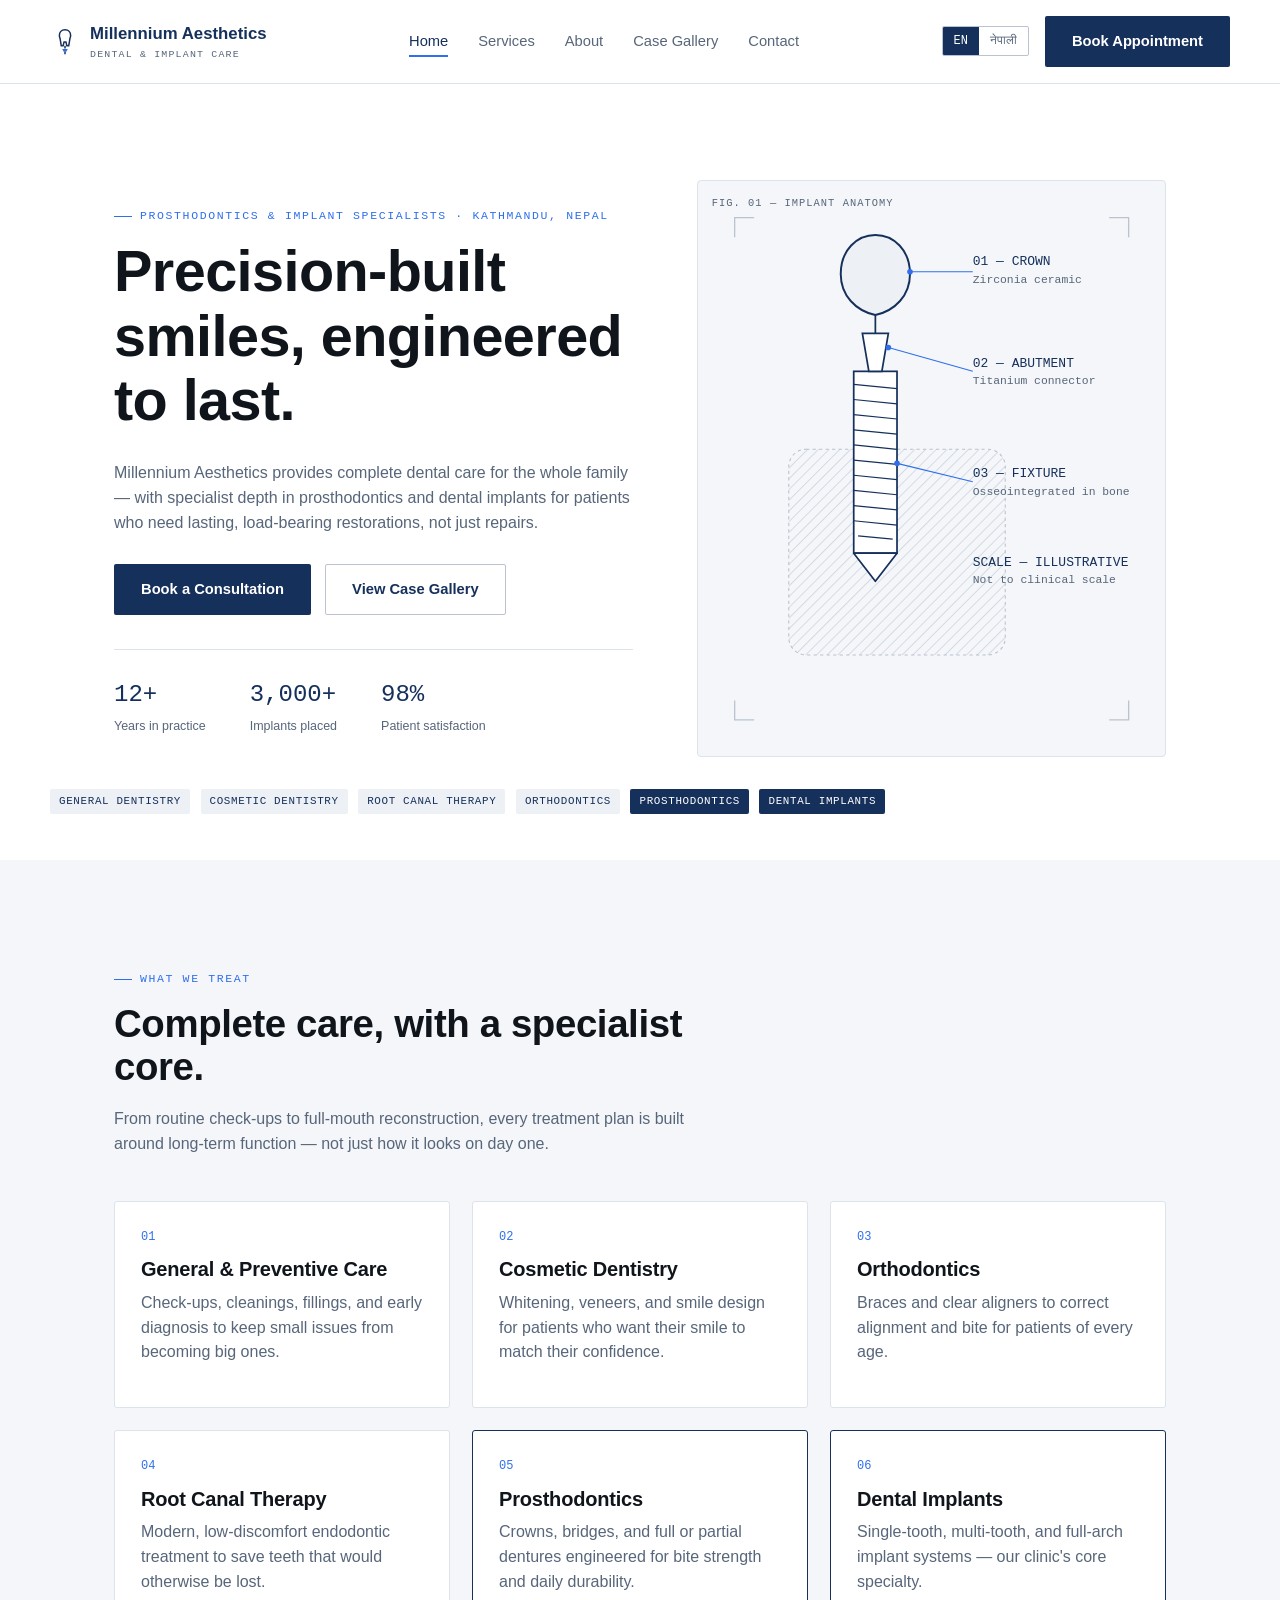
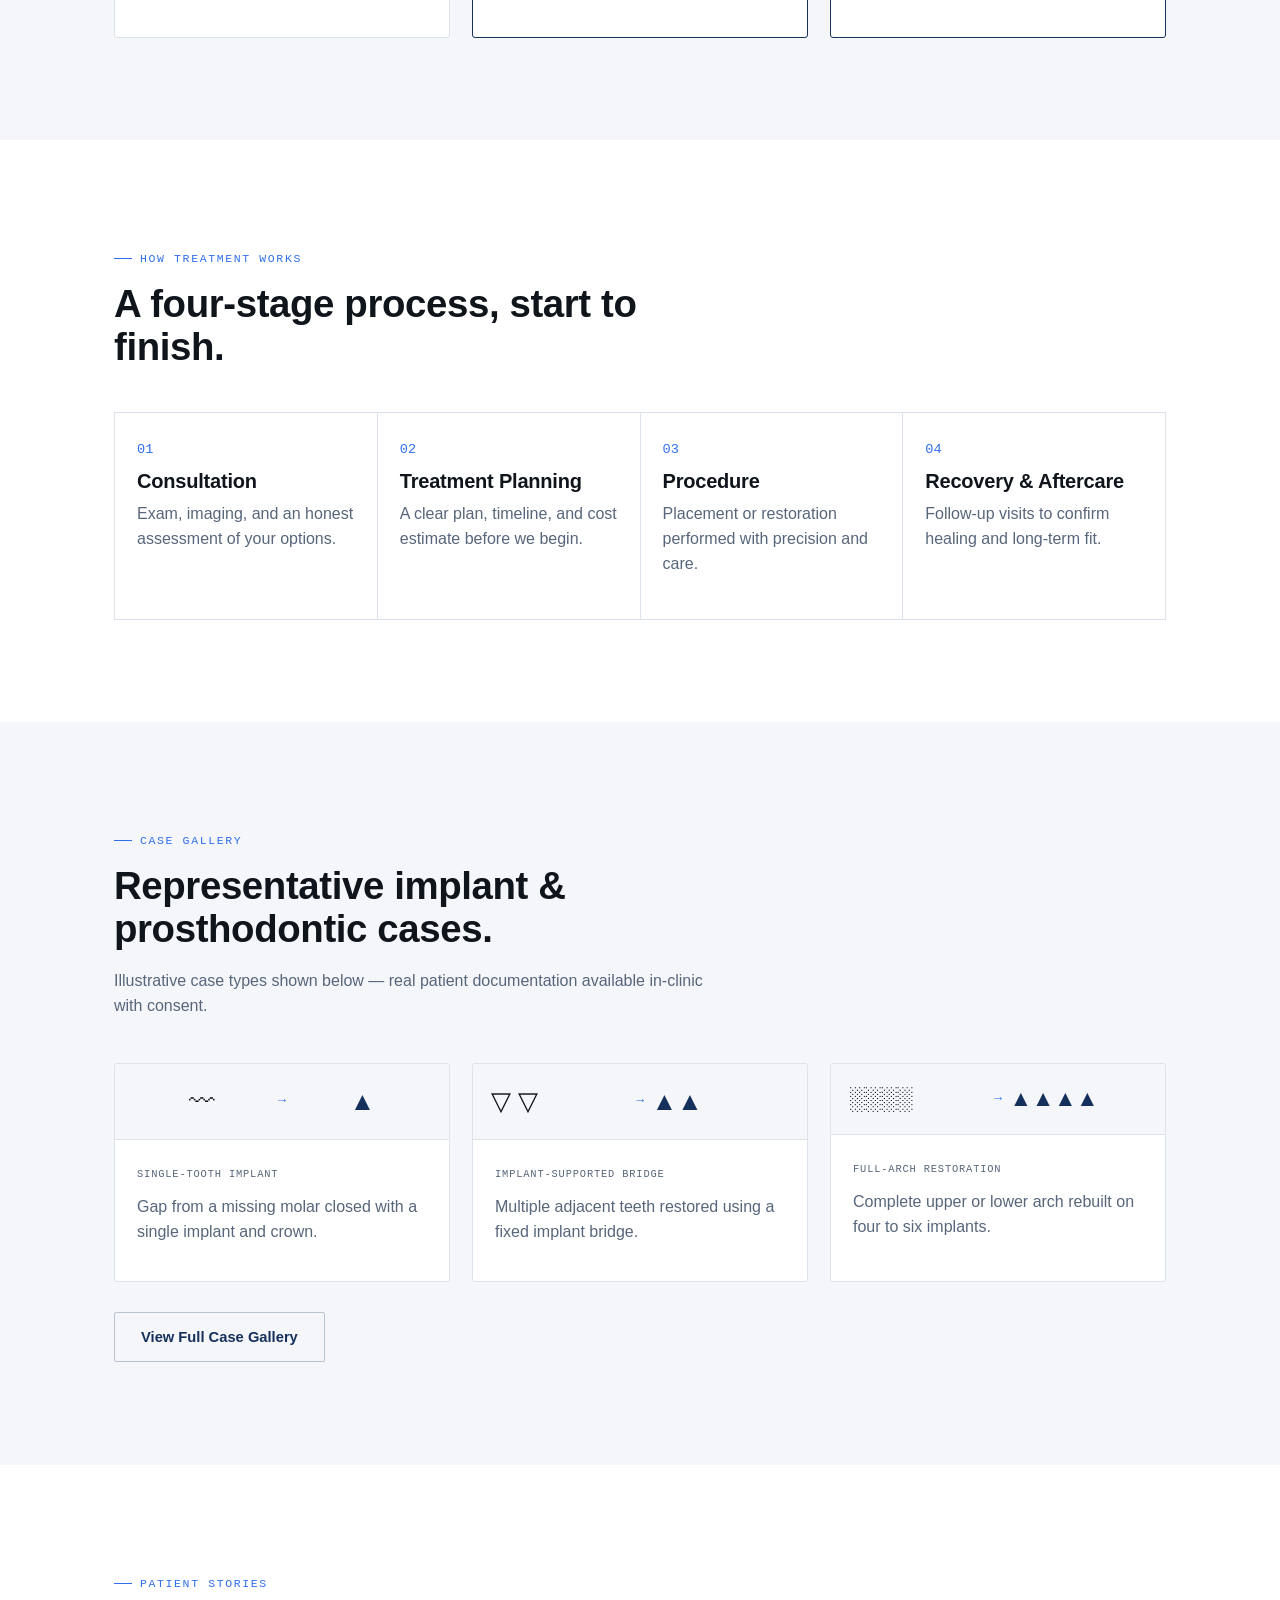
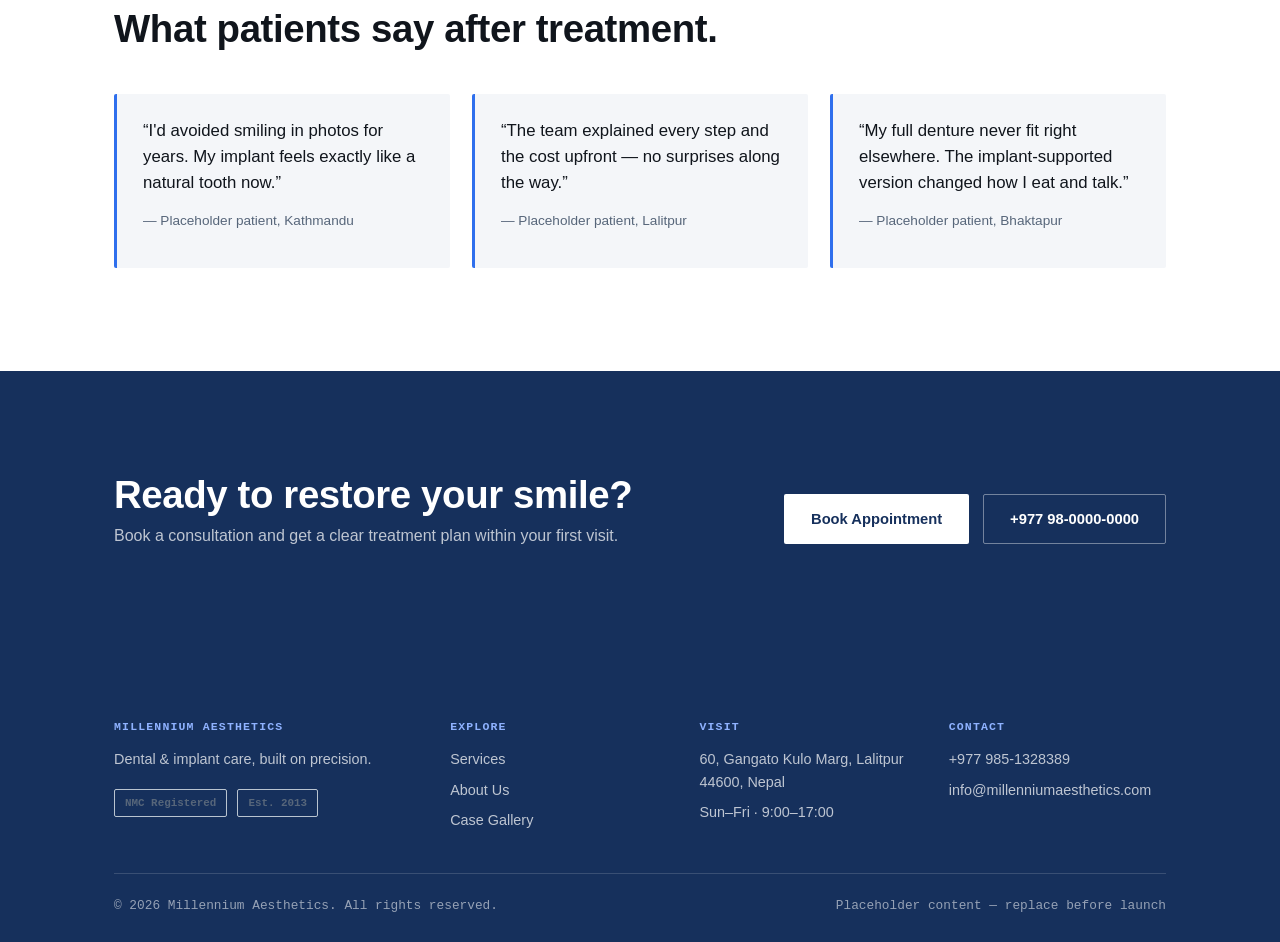
==== commit a78e5025: "Update index.html --> E-Mail" ====
--- a/index.html
+++ b/index.html
@@ -351,7 +351,7 @@
       <div>
         <h4 data-en="Contact" data-np="सम्पर्क">Contact</h4>
         <a href="tel:+9779851328289">+977 985-1328389</a>
-        <a href="mailto:hello@millenniumaesthetics.example">hello@millenniumaesthetics.example</a>
+        <a href="mailto:radhika125maharjan@gmail.com">info@millenniumaesthetics.com</a>
       </div>
     </div>
     <div class="footer-bottom">
